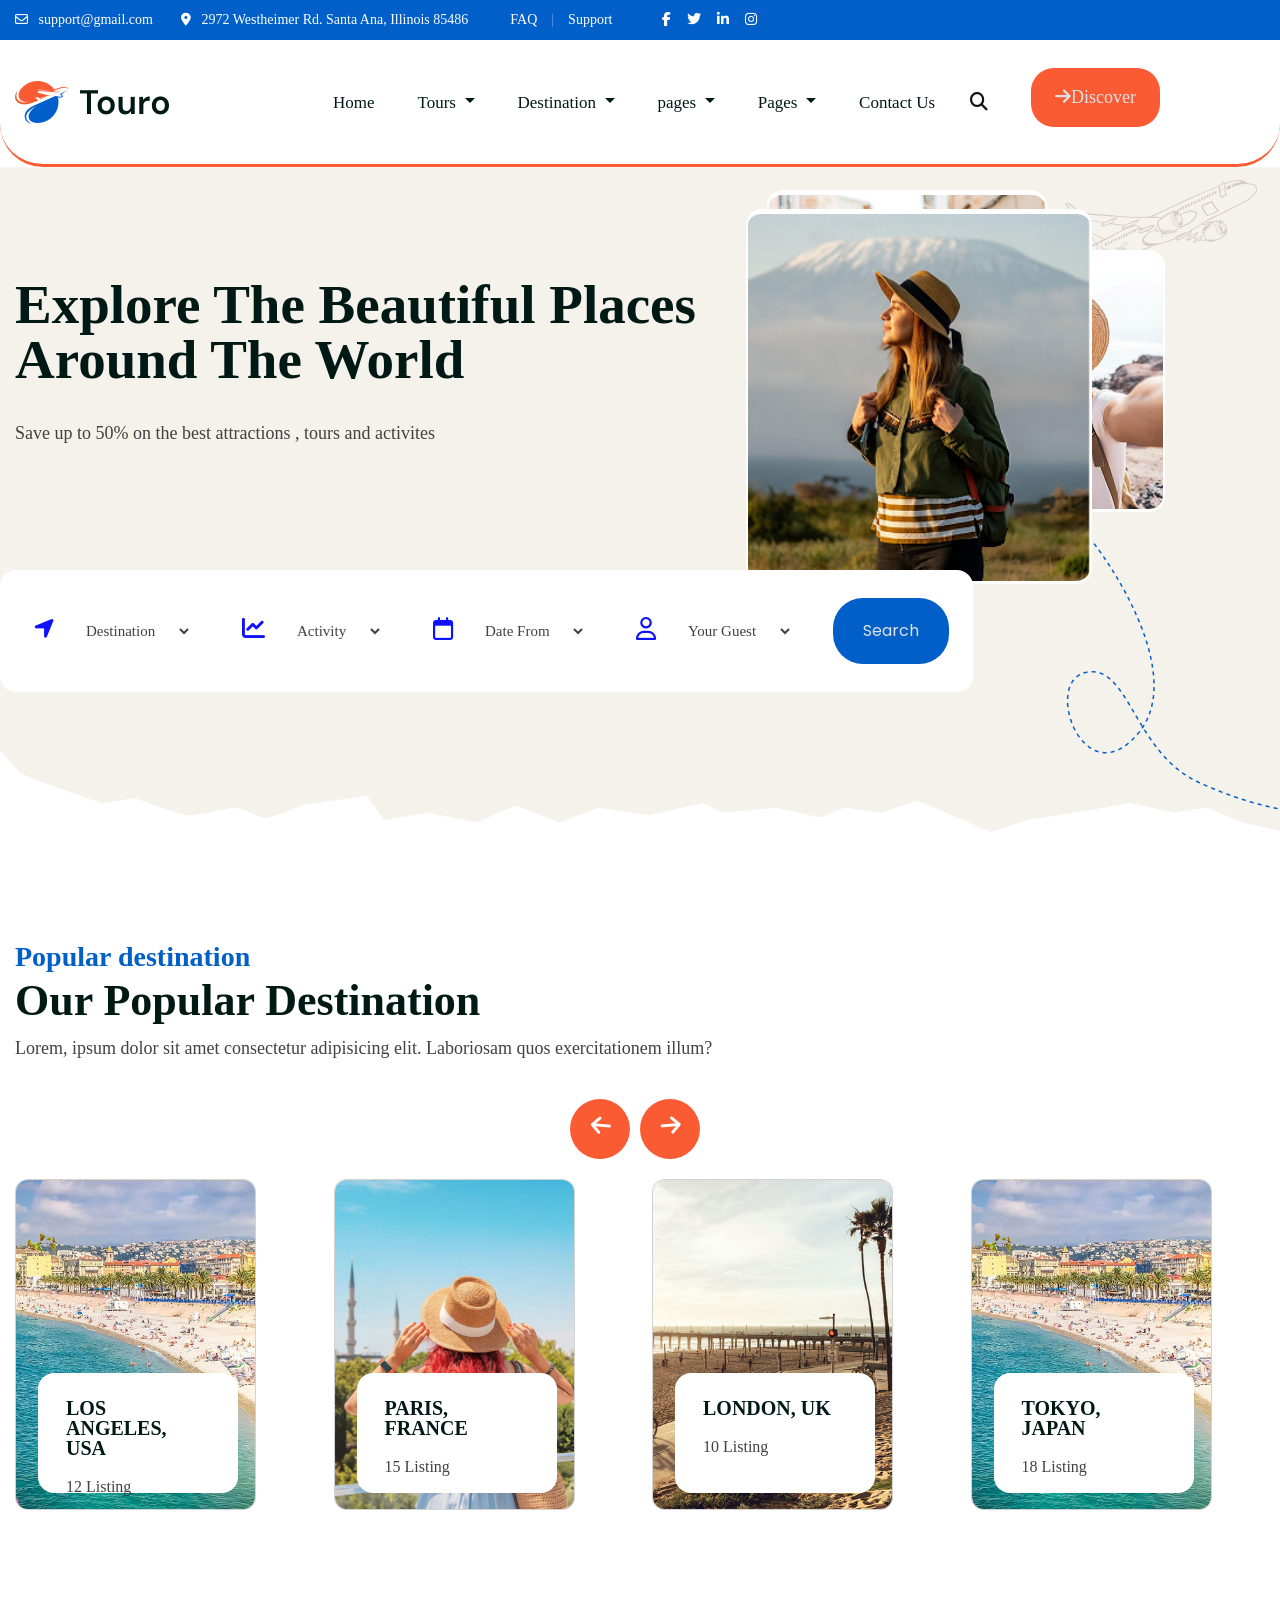
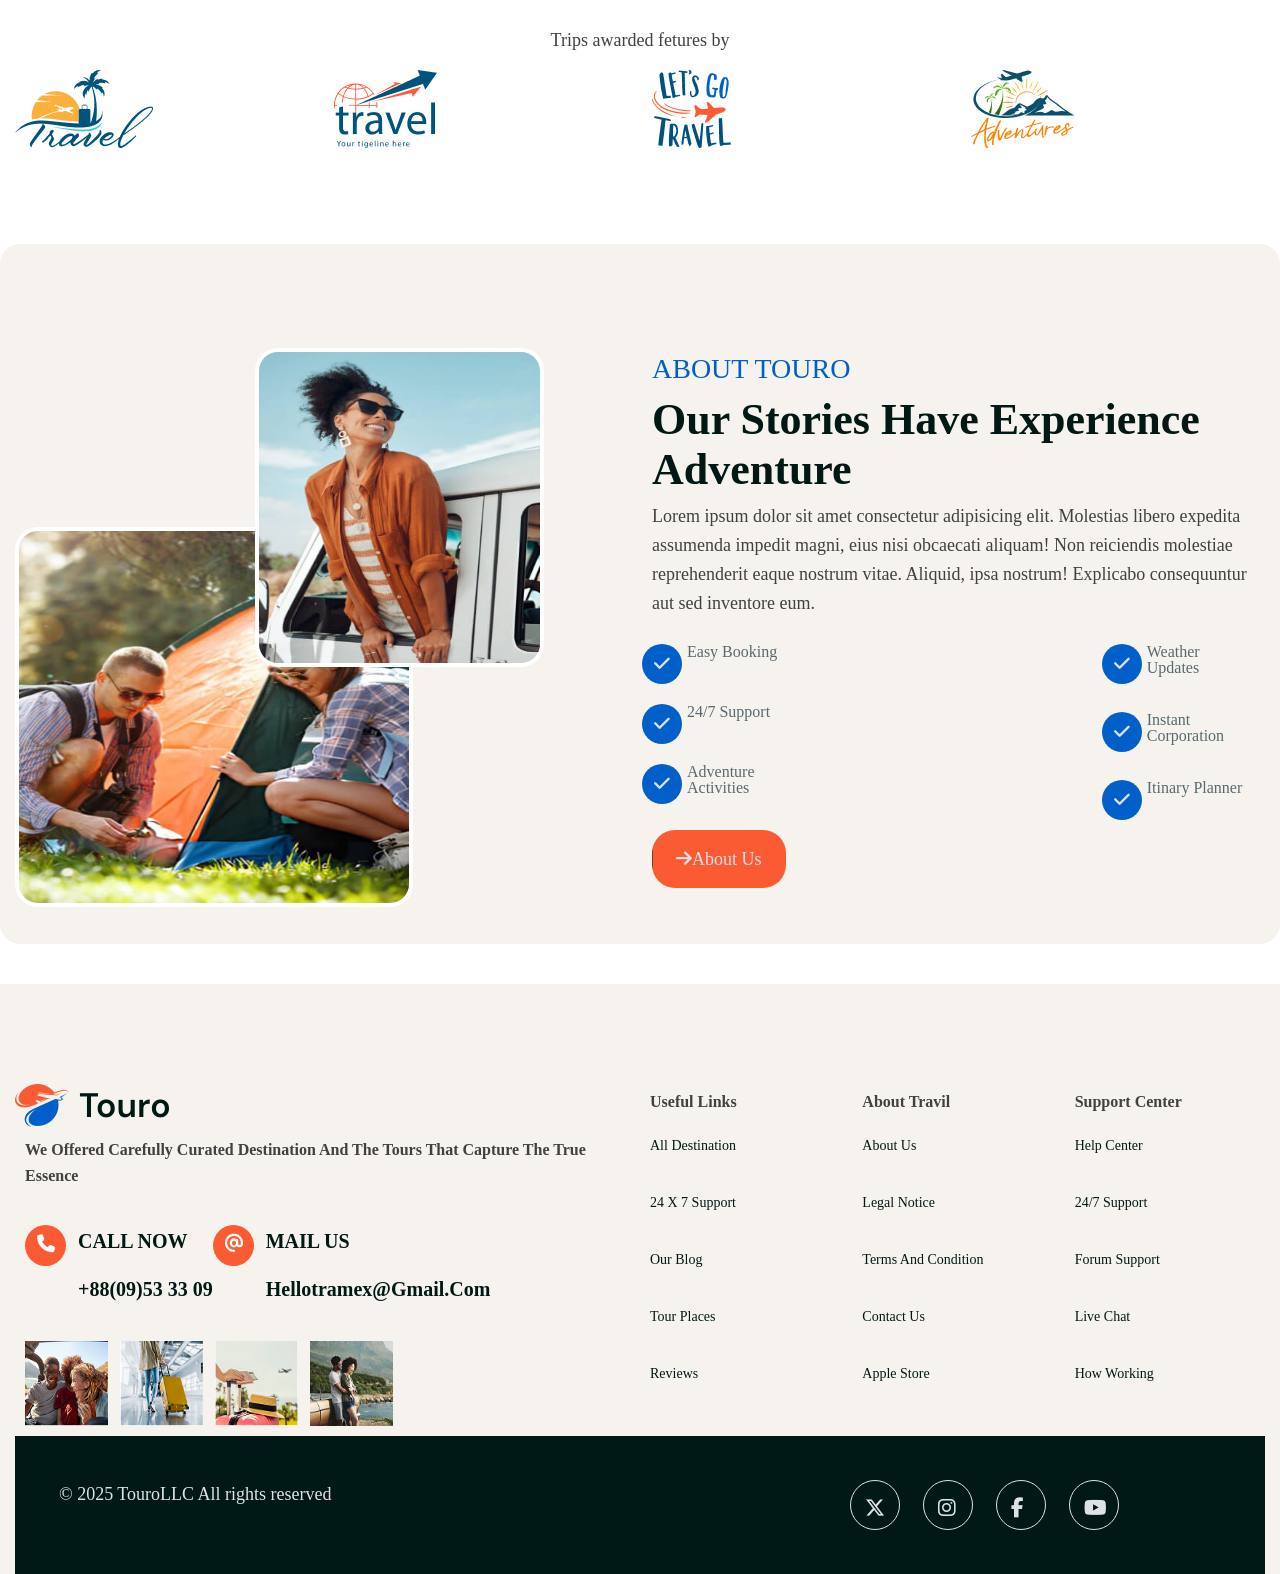
==== index.html @ 070decc5 "all files uploaded" ====
<!DOCTYPE html>
<html lang="en">
<head>
    <meta charset="UTF-8">
    <meta name="viewport" content="width=device-width, initial-scale=1.0">
    <title>Document</title> 
      <link rel="stylesheet" href="bootstrap/css/bootstrap.min.css">
    <link rel="stylesheet" href="https://cdnjs.cloudflare.com/ajax/libs/font-awesome/6.5.2/css/all.min.css">
</head>
    <link rel="stylesheet" href="style.css"> 
  
<body>  
 <div class="top-bar">
    <div class="container">
        <div class="top-bar-inner d-flex align-items-center justify-content-space-between">
            <!-- Left: contact info -->
            <div class="top-bar-left d-flex align-items-center">
                <a href="mailto:support@gmail.com" class="fw-regular align-items-center">
                    <i class="fa-regular fa-envelope"></i>
                    support@gmail.com
                </a>
                <a href="#">
                    <i class="fa-solid fa-location-dot"></i>
                    2972 Westheimer Rd. Santa Ana, Illinois 85486
                </a>
            </div>
            <!-- Right: links + socials -->
            <div class="top-bar-right d-flex align-items-center">
                <div class="top-links d-flex align-items-center">
                    <a href="#">FAQ</a>
                    <span class="divider">|</span>
                    <a href="#">Support</a>
                </div>
                <div class="top-bar-socials d-flex align-items-center">
                    <a href="#"><i class="fa-brands fa-facebook-f"></i></a>
                    <a href="#"><i class="fa-brands fa-twitter"></i></a>
                    <a href="#"><i class="fa-brands fa-linkedin-in"></i></a>
                    <a href="#"><i class="fa-brands fa-instagram"></i></a>
                </div>
            </div>
        </div>
    </div>
</div>
<header class="header">
    <div class="container">

        <nav class="navbar navbar-expand-lg custom-nav">
            <div class="logo d-block">
                <a class="navbar-brand " href="index.html" >
                    <img src="img/black-logo.png" alt="logo" loading="lazy">
                </a>
            </div>

            <!-- Hamburger -->
            <button class="navbar-toggler"
                    type="button"
                    data-bs-toggle="collapse"
                    data-bs-target="#navbarSupportedContent"
                    aria-controls="navbarSupportedContent"
                    aria-expanded="false"
                    aria-label="Toggle navigation">

                <span class="navbar-toggler-icon"></span>

        </button>
          <div class="collapse navbar-collapse  justify-content-center"
     id="navbarSupportedContent">

                <ul class="navbar-nav ">
                            <li class="nav-item">
                <a class="nav-link fw-regular" href="index.html">
                    Home
                </a>
            </li>
                    <li class="nav-item dropdown">
                        <a class="nav-link fw-regular dropdown-toggle"
                           href="#"
                           role="button"
                           data-bs-toggle="dropdown"
                           aria-expanded="false">
                            Tours
                        </a>

                        <ul class="dropdown-menu">
                            <li><a class="dropdown-item fw-regular" href="ourtrips.html">Our Trips </a></li>
                            <li><a class="dropdown-item fw-regular" href="#"> Trips details</a></li>
                            
                        </ul>
                    </li>
                    <li class="nav-item dropdown">
                        <a class="nav-link fw-regular dropdown-toggle"
                           href="#"
                           role="button"
                           data-bs-toggle="dropdown"
                           aria-expanded="false">
                            Destination
                        </a>

                        <ul class="dropdown-menu">
                            <li><a class="dropdown-item fw-regular" href="destination.html">Destination</a></li>
                            <li><a class="dropdown-item fw-regular" href="#">Destination Details</a></li>
                            <!-- <li><a class="dropdown-item" href="#">SEO</a></li> -->
                        </ul>
                      </li>
                    <li class="nav-item dropdown">
                        <a class="nav-link fw-regular dropdown-toggle"
                           href="#"
                           role="button"
                           data-bs-toggle="dropdown"
                           aria-expanded="false">
                            pages
                        </a>

                        <ul class="dropdown-menu">
                            <li><a class="dropdown-item fw-regular" href="#">About us</a></li>
                            <li><a class="dropdown-item fw-regular" href="#">Tour Guide</a></li>
                            <li><a class="dropdown-item fw-regular" href="#">Guide Details</a></li> 
                              <li><a class="dropdown-item fw-regular" href="#">Our pricing</a></li> 
                                <li><a class="dropdown-item fw-regular" href="#">Our FAQ</a></li> 
                                    <li><a class="dropdown-item fw-regular" href="#">404 Error</a></li> 
                        </ul>
                    </li>
                                <li class="nav-item dropdown fw-regular">
                        <a class="nav-link dropdown-toggle"
                           href="#"
                           role="button"
                           data-bs-toggle="dropdown"
                           aria-expanded="false">
                            Pages
                        </a>

                        <ul class="dropdown-menu">
                            <li><a class="dropdown-item fw-regular" href="#">Blog</a></li>
                            <li><a class="dropdown-item fw-regular" href="#">Blog Grid</a></li>
                            <li><a class="dropdown-item fw-regular" href="#">Blog Item</a></li> 
                            
                        </ul>
                    </li>
                    <li class="nav-item">
    <a class="nav-link fw-regular" href="contact-us.html">
        Contact Us
    </a>
</li>
                  </ul>
             
                
                  <a href="#" class="magnifying-glass"><i class="fa-solid fa-magnifying-glass" style="color: rgb(19, 18, 18);"></i></a> 
                     <div class=" d-none d-lg-block d-flex">
                    <a href="#" class="cmn-btn d-inline-block"> <i class="fa-solid fa-arrow-right" ></i>Discover</a>
                </div>
            </div>

        </nav>

    </div>
</header> 
<main>

    <!-- hero banner section  -->
  <section class="hero-banner position-relative">
    <div class="container"> 
      <img src="img/plane.png" alt="plane" loading="lazy" class="hero-banner-img position-absolute"> 
      <img src="img/shape-1.png" alt="shape" loading="lazy" class="hero-banner-img1 position-absolute">
      
      <div class="row">
        <div class="col-lg-7 " >
          <h1 class="cmn-gap" >
            Explore the beautiful places around the world
          </h1> 
          <p class="fw-regular">Save up to 50% on the best attractions , tours and activites  </p>
        </div> 
        <div class="col-lg-5 banner position-relative">
          <img src="img/01.jpg" alt="banner-1" loading="lazy" class="banner-img position-absolute d-block"> 
          <img src="img/02.jpg" alt="banner-2" loading="lazy" class="banner-img1 position-absolute d-block"> 
          <img src="img/03.jpg" alt="banner-3" loading="lazy" class="banner-img2 position-absolute d-block">
        </div>
      </div> 
      <div class="side-banner-table d-flex position-absolute "> 
        <div class="arrow-img d-flex cmn-gap1">
               <i class="fa-solid fa-location-arrow " style="color: rgb(13, 17, 253);" ></i>  
                       <select name="" id="" >  
         
          <option value="Destination" class="banner-table">Destination</option>
        </select> 
        </div>
       <div class="arrow-img d-flex cmn-gap1">
              <i class="fa-solid fa-chart-line" style="color: rgb(13, 17, 253);"></i>
                       <select name="" id="" >  
         
          <option value="Activity " class="banner-table">Activity</option>
        </select> 
        </div>

           <div class="arrow-img d-flex cmn-gap1">
               <i class="fa-regular fa-calendar" style="color: rgb(13, 17, 253);" ></i>
                       <select name="" id="" >  
         
          <option value="Destination" class="banner-table">Date From</option>
        </select> 
        </div>
           <div class="arrow-img d-flex cmn-gap1">
        <i class="fa-regular fa-user" style="color: rgb(13, 17, 253);"></i>
                       <select name="" id="" >  
         
          <option value="Destination" class="banner-table">Your Guest</option>
        </select> 
        </div> 
        <a href="#" class="cmn-btn1 d-inline-block px-auto py-auto mx-auto my-auto">Search</a>
      </div>
    </div>
  </section>
 
 <!-- destination -->
  <section class="popular-destination cmn-gap2">
    <div class="container">
        <span class="cmn-p1 text-transform-uppercase ">
            Popular destination
        </span>
  

     
        <h2 class="h2-title">our popular destination</h2>
        <p > Lorem, ipsum dolor sit amet consectetur adipisicing elit. Laboriosam quos exercitationem illum?</p>
        <div class="arrow d-flex position-relative align-items-center justify-content-center"> 
            <!-- button -->
            <button class="circle" type="button"> 
                <i class="fa-solid fa-arrow-down rotate" style="color: rgb(255, 255, 255);"></i>
            </button>
            <button class="circle" type="button">
                  <i class="fa-solid fa-arrow-down rotate1" style="color: rgb(255, 255, 255);"></i>
            </button>
        </div> 
 
        <!-- image slider  -->
    <div id="carouselExample" class="carousel slide" data-bs-ride="carousel">

            <div class="carousel-inner">

                <!-- Slide 1 -->
                <div class="carousel-item active">
                    <div class="row ">
                        <div class="col-lg-3 col-md-6">
                            <figure class="card">
                              
                                <img src="img/03-1.jpg" alt="card-image" class="card-image">
                                <div class="box">
                                    <p class="card-heading">LOS ANGELES, USA</p>
                                    <p class="card-sub-heading">12 Listing</p>
                                </div>
                            </figure>
                        </div>

                        <div class="col-lg-3 col-md-6">
                            <figure class="card">
                                <img src="img/04.jpg" alt="card-image" class="card-image">
                                <div class="box">
                                    <p class="card-heading">PARIS, FRANCE</p>
                                    <p class="card-sub-heading">15 Listing</p>
                                </div>
                            </figure>
                        </div>

                        <div class="col-lg-3 col-md-6">
                            <figure class="card">
                                <img src="img/05.jpg" alt="card-image" class="card-image">
                                <div class="box">
                                    <p class="card-heading">LONDON, UK</p>
                                    <p class="card-sub-heading">10 Listing</p>
                                </div>
                            </figure>
                        </div>

                        <div class="col-lg-3 col-md-6">
                            <figure class="card">
                                <img src="img/03-1.jpg" alt="card-image" class="card-image">
                                <div class="box">
                                    <p class="card-heading">TOKYO, JAPAN</p>
                                    <p class="card-sub-heading">18 Listing</p>
                                </div>
                            </figure>
                        </div>

                    </div>
                </div> 
                <!-- slide 2 -->
                 <div class="carousel-item ">
                    <div class="row ">

                        <div class="col-lg-3 col-md-6 col-12">
                            <figure class="card">
                                <img src="img/03-1.jpg" alt="card-image" class="card-image">
                                <div class="box">
                                    <p class="card-heading">LOS ANGELES, USA</p>
                                    <p class="card-sub-heading">12 Listing</p>
                                </div>
                            </figure>
                        </div>

                        <div class="col-lg-3 col-md-6 col-12">
                            <figure class="card">
                                <img src="img/05.jpg" alt="card-image" class="card-image">
                                <div class="box">
                                    <p class="card-heading">PARIS, FRANCE</p>
                                    <p class="card-sub-heading">15 Listing</p>
                                </div>
                            </figure>
                        </div>

                        <div class="col-lg-3 col-md-6 col-12">
                            <figure class="card">
                                <img src="img/04.jpg" alt="card-image" class="card-image">
                                <div class="box">
                                    <p class="card-heading">LONDON, UK</p>
                                    <p class="card-sub-heading">10 Listing</p>
                                </div>
                            </figure>
                        </div>

                        <div class="col-lg-3 col-md-6 col-12">
                            <figure class="card">
                                <img src="img/03-1.jpg" alt="card-image" class="card-image">
                                <div class="box">
                                    <p class="card-heading">TOKYO, JAPAN</p>
                                    <p class="card-sub-heading">18 Listing</p>
                                </div>
                            </figure>
                        </div>

                    </div>
                </div>


                <!-- Slide 3-->
                <div class="carousel-item">
                    <div class="row ">

                        <div class="col-lg-3 col-md-6 col-12">
                            <figure class="card">
                                <img src="img/04.jpg" alt="card-image" class="card-image">
                                <div class="box">
                                    <p class="card-heading">ROME, ITALY</p>
                                    <p class="card-sub-heading">9 Listing</p>
                                </div>
                            </figure>
                        </div>

                        <div class="col-lg-3 col-md-6 col-12">
                            <figure class="card">
                                <img src="img/03-1.jpg" alt="card-image" class="card-image">
                                <div class="box">
                                    <p class="card-heading">DUBAI, UAE</p>
                                    <p class="card-sub-heading">14 Listing</p>
                                </div>
                            </figure>
                        </div>

                        <div class="col-lg-3 col-md-6 col-12">
                            <figure class="card">
                                <img src="img/05.jpg" alt="card-image" class="card-image">
                                <div class="box">
                                    <p class="card-heading">SYDNEY, AUSTRALIA</p>
                                    <p class="card-sub-heading">11 Listing</p>
                                </div>
                            </figure>
                        </div>

                        <div class="col-lg-3 col-md-6 col-12">
                            <figure class="card">
                                <img src="img/05.jpg" alt="card-image" class="card-image">
                                <div class="box">
                                    <p class="card-heading">BALI, INDONESIA</p>
                                    <p class="card-sub-heading">20 Listing</p>
                                </div>
                            </figure>
                        </div>

                    </div>
                </div>

            </div>



        </div>

    </div>
     
        </div>
  </section>
<section class="company-slider cmn-gap3">
    <div class="container">
        <p class=" d-flex justify-content-center">Trips awarded fetures by </p>
            <div id="carouselExample" class="carousel slide" data-bs-ride="carousel">
            <div class="carousel-inner">  
                <!-- frist slide -->
                 <div class="carousel-item active">
                    <div class="row">
                        <div class="col-lg-3  col-md-6 col-12">
                            <figure>
                                <img src="img/09/brand-1.png" alt="" loading="lazy" class="company-img">
                            </figure>
                        </div> 
                           <div class="col-lg-3  col-md-6 col-12">
                            <figure>
                                <img src="img/09/brand-2.png" alt="" loading="lazy" class="company-img">
                            </figure>
                        </div> 
                           <div class="col-lg-3  col-md-6 col-12">
                            <figure>
                                <img src="img/09/brand-6.png" alt="" loading="lazy" class="company-img">
                            </figure>
                        </div> 
                          <div class="col-lg-3  col-md-6 col-12">
                            <figure>
                                <img src="img/09/brand-5.png" alt="" loading="lazy" class="company-img">
                            </figure>
                        </div>
                </div>
                 </div>
                 <!-- second-slide -->
                           <div class="carousel-item ">
                    <div class="row">
                        <div class="col-lg-3  col-md-6 col-12">
                            <figure>
                                <img src="img/09/brand-1.png" alt="" loading="lazy" class="company-img">
                            </figure>
                        </div> 
                           <div class="col-lg-3  col-md-6 col-12">
                            <figure>
                                <img src="img/09/brand-2.png" alt="" loading="lazy" class="company-img">
                            </figure>
                        </div> 
                           <div class="col-lg-3  col-md-6 col-12">
                            <figure>
                                <img src="img/09/brand-6.png" alt="" loading="lazy" class="company-img">
                            </figure>
                        </div> 
                          <div class="col-lg-3  col-md-6 col-12">
                            <figure>
                                <img src="img/09/brand-5.png" alt="" loading="lazy" class="company-img">
                            </figure>
                        </div>
                </div>
                 </div>
                 <!-- third-slide -->
                           <div class="carousel-item ">
                    <div class="row">
                        <div class="col-lg-3  col-md-6 col-12">
                            <figure>
                                <img src="img/09/brand-1.png" alt="" loading="lazy" class="company-img">
                            </figure>
                        </div> 
                           <div class="col-lg-3  col-md-6 col-12">
                            <figure>
                                <img src="img/09/brand-2.png" alt="" loading="lazy" class="company-img">
                            </figure>
                        </div> 
                           <div class="col-lg-3  col-md-6 col-12">
                            <figure>
                                <img src="img/09/brand-6.png" alt="" loading="lazy" class="company-img">
                            </figure>
                        </div> 
                          <div class="col-lg-3  col-md-6 col-12">
                            <figure>
                                <img src="img/09/brand-5.png" alt="" loading="lazy" class="company-img">
                            </figure>
                        </div>
                </div>
                 </div>
            </div>
        </div>
    </div>
</section>
<!-- about-us -->
<section class="about-us cmn-gap2">
    <div class="container">
        <div class="row">
            <div class="col-lg-6 ">
             <div class="box-about-us position-relative w-100 h-auto">
<figure class="about-img">
                    <img src="img/09/01.jpg" alt="image1" loading="lazy" class="about-us-img position-absolute d-block">
                
               
                    <img src="img/09/02.jpg" alt="image1" loading="lazy" class="about-us-img1 position-absolute d-block">
               </figure>
             </div> 
             </div>
                
             <div class="col-lg-6">
                <span class="about-us-head-sub"> ABOUT TOURO</span>
                <h3 class="h2-title">
                    our stories have experience adventure
                </h3> 
                <p>
                    Lorem ipsum dolor sit amet consectetur adipisicing elit. Molestias libero expedita assumenda impedit magni, eius nisi obcaecati aliquam! Non reiciendis molestiae reprehenderit eaque nostrum vitae. Aliquid, ipsa nostrum! Explicabo consequuntur aut sed inventore eum.
                </p>
                <div class="d-flex circle-card-gap">
                    <div class="col-lg-3">
                         <div class="right-circle-box d-flex">
                    <div class="right-circle-content d-flex">
                        <div class="right-circle">
                        <i class="fa-solid fa-check" ></i>
                        </div> 
                        <p class="right-circle-text">
                            Easy Booking
                        </p>
                    </div>
                </div> 
                <div class="right-circle-box d-flex">
                    <div class="right-circle-content d-flex">
                        <div class="right-circle">
                         <i class="fa-solid fa-check" ></i>
                        </div> 
                        <p class="right-circle-text">
                            24/7 Support
                        </p>
                    </div>
                </div>
                <div class="right-circle-box d-flex">
                    <div class="right-circle-content d-flex">
                        <div class="right-circle">
                         <i class="fa-solid fa-check" ></i>
                        </div> 
                        <p class="right-circle-text">
                            Adventure Activities
                        </p>
                    </div>
                </div>
                    </div> 
                    <div class="col-lg-3">
                        <div class="right-circle-box d-flex">
                    <div class="right-circle-content d-flex">
                        <div class="right-circle">
                         <i class="fa-solid fa-check" ></i>
                        </div> 
                        <p class="right-circle-text">
                            Weather Updates
                        </p>
                    </div>
                </div>
                <div class="right-circle-box d-flex">
                    <div class="right-circle-content d-flex">
                        <div class="right-circle">
                         <i class="fa-solid fa-check" ></i>
                        </div> 
                        <p class="right-circle-text">
                            Instant Corporation
                        </p>
                    </div>
                </div>
                <div class="right-circle-box d-flex">
                    <div class="right-circle-content d-flex">
                        <div class="right-circle">
                         <i class="fa-solid fa-check" ></i>
                        </div> 
                        <p class="right-circle-text">
                            Itinary Planner
                        </p>
                    </div>
                </div>
                    </div>
                </div>
               
              <div class=" d-none d-lg-block d-flex">
                    <a href="#" class="cmn-btn d-inline-block"> <i class="fa-solid fa-arrow-right" ></i>About Us</a>
                </div>
             </div>
        </div>
    </div>
</section>


</main> 
<footer class="footer cmn-gap4">
    <div class="container">
        <div class="row">
            <div class="col-lg-6">
               <a href="index.html" class="logo d-block"> <img src="img/black-logo.png" alt=""></a>
                <p class="cmn-gap5"> we offered carefully curated destination and the tours that capture the true essence</p>  
                <!-- frist wrap -->
                <div class="footer-wrap cmn-gap5">
             <div class="d-flex">
                   <div class="footer-circle">
                    <i class="fa-solid fa-phone" style="color: rgb(255, 255, 255);"></i>
                </div> 
                <div class="footer-circle-content">
                    <p>
                        CALL NOW
                    </p> 
                    <p>
                        +88(09)53 33 09
                    </p>
                
             </div>
            </div> 
            <!-- second wrap --> 
                 
             <div class="d-flex">
                   <div class="footer-circle">
                    <i class="fa-solid fa-at" style="color: rgb(255, 255, 255);"></i>
                </div> 
                <div class="footer-circle-content">
                    <p>
                        MAIL US
                    </p> 
                    <p>
                        hellotramex@gmail.com
                    </p>
             </div>
            </div>
             </div>
             <div class="wrap cmn-gap5">
                <img src="img/09/gallery-1-1.jpg" alt="" class="footer-img">
                <img src="img/09/gallery-2-1.jpg" alt="" class="footer-img">
                <img src="img/09/gallery-3-1.jpg" alt="" class="footer-img">
                <img src="img/09/gallery-4-1.jpg" alt="" class="footer-img">
             </div>
             </div>
            <div class="col-lg-2 cmn-gap5">
                <p class="footer-sub-heading" >Useful links</p> 
                <ul class="footer-head">
                    <li class="footer-link"><a href="" > all destination</a></li>
                    <li class="footer-link"><a href="" >24 X 7 support</a></li>
                    <li class="footer-link"><a href="" >our blog</a></li>
                    <li class="footer-link"><a href="" >tour places</a></li>
                    <li class="footer-link"><a href="">reviews</a></li>
                </ul>
            </div> 
            <div class="col-lg-2 cmn-gap5">
                <p class="footer-sub-heading" >About Travil</p> 
                <ul class="footer-head">
                    <li class="footer-link"><a href="" >about us</a></li>
                    <li class="footer-link"><a href="" >legal notice</a></li>
                    <li class="footer-link"><a href="" >terms and condition</a></li>
                    <li class="footer-link"><a href="" >contact us</a></li>
                    <li class="footer-link"><a href="">apple store</a></li>
                </ul>
            </div> 
               <div class="col-lg-2 cmn-gap5">
                <p class="footer-sub-heading" >Support Center</p> 
                <ul class="footer-head">
                    <li class="footer-link"><a href="" >Help Center</a></li>
                    <li class="footer-link"><a href="" >24/7 Support</a></li>
                    <li class="footer-link"><a href="" >Forum Support</a></li>
                    <li class="footer-link"><a href="" >Live chat </a></li>
                    <li class="footer-link"><a href="">How working</a></li>
                </ul>
            </div> 
        </div>
        <div class="footer-sub-box">
            <div class="row justify-content-space-between">
                <div class="col-lg-8">
© 2025 TouroLLC All rights reserved
                </div> 
                <div class="col-lg-4">
                     <div class="footer-circle1">
    <div class="circle1">
      <i class="fa-brands fa-x-twitter"></i>
    </div> 
    <div class="circle1">
<i class="fa-brands fa-instagram" ></i>
    </div> 
    <div class="circle1">
<i class="fa-brands fa-facebook-f"></i>
    </div> 
    <div class="circle1">
      <i class="fa-brands fa-youtube"></i>
    </div>
  </div>
                </div>
            </div>
        </div>
        
    </div>
    
    
</footer>

    <script src="bootstrap/js/bootstrap.bundle.js"></script> 
    <!-- <script src="bootstrap/js/bootstrap.min.js"></script> -->
    <script src="index.js"></script>
</body>
</html>
---- style.css ----
@import url('https://fonts.googleapis.com/css2?family=Poppins:ital,wght@0,100;0,200;0,300;0,400;0,500;0,600;0,700;0,800;0,900;1,100;1,200;1,300;1,400;1,500;1,600;1,700;1,800;1,900&display=swap');
*{
    margin: 0; 
    padding: 0; 
    box-sizing: border-box;
} 
:root {
  --main-color-one: #FB5B32;
  --heading-color: #001914;
  --paragraph-color: #414141;
  --heading-font:"roboto";
  --secondary-font: "General-Sans";

  --amatica-sc-font: "Amatic-SC";
  --dmsans-font: "DM-Sans";
  --animate-delay:all 0.3s  ease-in;
  --secondary-color: #015FC9;
  --main-color2: #015FC9;
  --border-color1: #dee2e6;
} 
@font-face {
  font-family: "General-Sans";
  src: url(fonts/GeneralSans_Complete/GeneralSans_Complete/Fonts/OTF/GeneralSans-Regular.otf)format(opentype);
} 
@font-face {
  font-family:"Amatic-SC";
  src: url(fonts/Amatic_SC/AmaticSC-Regular.ttf)format(truetype); 

} 
@font-face {
  font-family:"DM-Sans";
  src: url(fonts/DM_Sans/static/DMSans-Regular.ttf) format(truetype);
} 
@font-face{
  font-family: "roboto";
  src: url(fonts/Roboto/static/Roboto-Regular.ttf) format(truetype);
}
.container{
  max-width: 1440px; 
  margin: 0 auto;
  padding: 0 15px;
} 
a{
  text-decoration: none;
}  
figure{
  display: block;
} 
html{
  scroll-behavior: smooth;
}
ul li{
  list-style: none;
} 
body{
  font-family: var(--dmsans-font);
  font-size: 18px; 
  color: var(--paragraph-color); 
  font-weight: 400; 
  line-height: 1.6;
}
.cmn-gap3{
  padding: 0 0 80px;
}
.cmn-gap4{
  padding: 300px 0 0;
}
/* starting sub navbar */ 


.top-bar {
  background-color: #015FC9;
  padding: 9px 0;
}

/* .top-bar-inner {
  display: flex;
  align-items: center;
  justify-content: space-between;
} */

.top-bar-left {
  display: flex;
  align-items: center;
}

.top-bar-left a {
  color: #fff;
  font-family: var(--dmsans-font);
  font-size: 14px;
  font-weight: 400;
  /* text-decoration: none; */
  /* align-items: center; */
  margin-right: 28px;
}

.top-bar-left a i {
  margin-right: 7px;
  font-size: 13px;
}
/* 
.top-bar-right {
  display: flex;
  align-items: center;
} */

.top-bar-right .top-links {
  /* display: flex;
  align-items: center; */
  margin-right: 20px;
}

.top-bar-right .top-links a {
  color: #fff;
  font-family: var(--dmsans-font);
  font-size: 14px;
  font-weight: 500;
  /* text-decoration: none; */
  margin-right: 0;
  padding: 0 14px;
  transition: var(--animate-delay);
}

.top-bar-right .top-links a:hover {
  color: var(--main-color-one);
}

.top-bar-right .top-links .divider {
  color: rgba(255,255,255,0.4);
  font-size: 14px;
}

/* .top-bar-socials {
  display: flex;
  align-items: center;
} */

.top-bar-socials a {
  color: #fff;
  font-size: 14px;
  /* text-decoration: none; */
  margin-left: 16px;
  transition: var(--animate-delay);
}

.top-bar-socials a:hover {
  color: var(--main-color-one);
}
/* starting navbar */
.header{
    border-radius: 43px; 
  border-bottom: solid 3px var(--main-color-one); 
  padding: 20px 0;
}

.logo{
  max-width: 125px; 
     margin-right:80px;
}
.nav-item  a{
  text-decoration: none; 
    margin-right: 27px; 
    color: var(--heading-color);
    font-family: var(--dmsans-font);
    font-size: 17px; 
    font-weight: 400; 
    transition: var(--animate-delay);
} 

.nav-item a:hover{
  color: var(--main-color-one);
}
.cmn-btn{
  padding: 15px 24px ; 
  border-radius: 23px; 
  background-color: var(--main-color-one); 
  color: var(--border-color1);
  overflow: hidden;  
position: relative;   
/* text-decoration: none;  */
/* display: inline-block; */
z-index: 1;
transition: var(--animate-delay); 

}  
.cmn-btn::before{
  position: absolute;
  content: ""; 
  top: 0; 
left: 0;
width: 100%;
height: 100%;
  transform: translateX(-100%);
  transition: var(--animate-delay); 
  z-index: -1; 
  border-radius: 23px; 
  background-color: var(--heading-color);

} 
.cmn-btn:hover::before{
  transform: translateX(0);
}

.cmn-btn:hover{
  color: var(--border-color1);
} 
.dropdown-menu .dropdown-item{
  transition: var(--animate-delay); 
  transform: scale(0.8);
} 
.dropdown-menu{
  border-top: 4px solid transparent; 
  outline: none; 

}
.magnifying-glass{
  margin-right: 43px;
}
.dropdown-menu:hover{
    border-top:4px solid var(--main-color-one) ; 
} 
.dropdown-menu .dropdown-item:hover{
    background-color: transparent;
    color: var(--main-color-one);
    transform: scale(0.9);
}

/* hero section  */ 

.h1-title ,h1{
  font-family: var(--heading-font);
  color:var(--heading-color); 
  font-size: 55px; 
  font-weight: 800; 
  text-transform: capitalize; 
  line-height: 1.0;
 

}   

.h2-title,h2{
  font-family: var(--heading-font);
  color: var(--heading-color);
  font-size: 44px; 
  font-weight: 700;
  text-transform: capitalize; 
  line-height: 1.13;
}
.cmn-gap{
    margin: 110px 0 32px;
}
.cmn-gap2{
  padding: 100px 0;
}
.hero-banner{
  min-height: 670px; 
  background-image:url(img/Union.png) ;
  /* position: relative;   */
  background-position: center; 
  background-repeat: no-repeat; 
  background-size: cover;

  width: 100%;
}  
.hero-banner-img{
  /* position: absolute; */
  z-index: 1;
  top: 13px;
  right: 23px;
} 
.hero-banner-img1{
  /* position: absolute;  */
  z-index: 2; 
  bottom:23px ; 
  right: 0;
}

.cmn-p{
  font-size: 16px; 
  color: var(--paragraph-color); 
  font-weight: 400; 
  text-transform: capitalize;
  line-height: 1.6;
font-family: var(--dmsans-font);
}
.banner{
  position: relative; 

} 
.banner-img{
  /* position: absolute;  */
  z-index: 3;
  /* display: block; */
  width: 346px;
  height: 375px;  
  top: 42px; 
    border-width: 5px 2px 3px 2px ; 
  border-color: #fff; 
  border-style: solid;
  left: 0;

  border-radius: 16px; 
  color: var(--border-color1); 
  animation: movetop 5s linear infinite;
} 
.banner-img1{
  /* position: absolute; */
  z-index: 2;
  /* display: block; */
  border-width: 5px 2px 3px 2px ; 
  border-color: #fff; 
  border-style: solid;
  width: 239px;
  height: 262px; 
    top: 83px; 
    left: 180px;
      border-radius: 16px; 
  color: var(--border-color1);
  animation: moveright 5s linear infinite;
} 
.banner-img2{
  /* position: absolute;  */
  z-index: 1; 
  /* display: block;  */
    border-width: 5px 2px 3px 2px ; 
  border-color: #fff; 
  border-style: solid;
  width: 280px; 
  height: 290px; 
  bottom: -16px;
  right:230px ;
    border-radius: 16px; 
    animation: moveleft 5s linear infinite;
  color: var(--border-color1);
}  
/* sub-banner */ 
.side-banner-table{
  background-color: #fff; 
  max-width: 80%;
  flex: 0 0 80%; 
  min-height: 90px; 
  bottom: 145px; 
  left: 0; 
  /* border: 1px solid var(--main-color-one); */
  border-radius: 16px; 
  position: absolute;
  z-index:4 ; 
  padding:  24px;
  display: flex;
  flex-wrap: wrap;
} 
.banner-table {
  outline: none;
  padding: 24px 12px; 
  background-color: var(--main-color-one); 
  transition: var(--animate-delay);
}
.arrow-img{

  
  font-size: 15px;
  font-weight: 700; 
  border-radius: 16px; 
  /* background-color: var(--border-color1);  */
  padding:  12px 10px;  
  /* opacity: 0.7; */
  

}  
.arrow-img i{
  margin-right: 8px; 
  margin-top: 11px; 
  font-size: 23px;
}
.cmn-gap1{
  margin-right: 30px;
} 
select{
  outline: none;
  border: none; 
  background: transparent; 
  font-family: var(--secondary-font);
  font-size: 15px; 
  padding: 16px 20px;
  color: #414141;
  cursor: pointer;

} 
.cmn-btn1 {
  padding: 20px 30px; 
  font-size: 16px; 
  font-family: "Poppins", sans-serif; 
  background-color: var(--main-color2); 
  color: var(--border-color1);
  border-radius: 30px; 
}

/* destination slider */ 

.cmn-p1{
  font-size: 28px;
  font-family: var(--amatica-sc-font);
  color: var(--main-color2);
  /* text-transform: uppercase;   */
  font-weight: 600;
  line-height: 1.4; 
}  


/* arrow  circle button image slider */
.arrow{
 
  flex-wrap: wrap;

  min-height: 60px;
  padding: 20px 0 ; 
 

} 
.rotate{
  transform: rotate(95deg);
font-size: 23px;
} 
.rotate1{
  transform: rotate(-95deg); 
  font-size: 23px;
}
.circle{
  width: 60px;
  height: 60px;
  border-radius: 50%;
  background-color: var(--main-color-one);
  overflow: hidden;  
position: relative;   
z-index: 1;
  margin-right:10px;
transition: var(--animate-delay); 

}  
.circle::before{
 position: absolute;
  content: ""; 
  top: 0; 
left: 0;
width: 100%;
height: 100%;
  transform: translateX(-100%);
  transition: var(--animate-delay); 
  z-index: -1; 
  border-radius: 50%; 
  background-color: var(--heading-color);

} 
.circle:hover::before{
  transform: translateX(0);
} 
.circle:hover{
  color: var(--border-color1);
}
/* .circle:first-child{
  left: 800px; 
  bottom: 60px;
}
.circle:last-child{
  left: 880px; 
  bottom: 60px;
}  */
button{
  border: none;
  outline: none;
}
.card-heading{
  font-family: var(--secondary-font);
  color: var(--heading-color);
  font-size: 20px;
  font-weight: 800;
  line-height: 1.0;
}
.card-sub-heading{
font-family: var(--dmsans-font); 
font-size: 16px; 
font-weight: 400;
color: var(--paragraph-color);
margin: 0 0  10px;
}
.card{
  width: 241px; 
  height: 331px; 
  position: relative;
  overflow: hidden; 
  border-radius: 13px; 

  cursor: pointer;
} 
.card-image:hover{
  transform: scale(1.2);
}
.card-image{
  width: 100%;
  height: 100%;
display: block;  
/* border-radius: 13px;  */
object-fit: cover;
  transition: var(--animate-delay); 

}


.box{
  position: absolute; 
  z-index: 2; 
  /* bottom: -9px;  */
  top: 193px;
  left: 22px; 
  width: 200px; 
  height: 120px;  
  border-radius: 16px;
  background-color: #fff; 
  padding: 25px 28px;
} 
/* company */ 
.company-img img{
  width:126px  ; 
  height: 78px; 
  display: block;
} 
/* about-us */ 
.about-us{
  background-color: #F6F3EE;
  height: 700px; 
  width: 100%;  
  padding: 100px 0 70px; 
  margin: 0  0 40px; 
  border-radius: 20px;

} 

.box-about-us{
  /* position: relative;   */
    /* height:auto;
    width: 100%; */
  z-index: 1; 

}  
.about-us-head-sub{
  font-family: var(--amatica-sc-font); 
  font-size: 28px; 
  color: var(--main-color2); 
  font-family: 600px; 
  line-height: 1.8;
}
.about-us-img {
  /* position: absolute;   */
  top: 167px; 
  left: 0;
  z-index: 2; 
  width: 398px;  
  /* display: block;   */
  border-radius: 23px;
  height: 380px; 
   border: 4px solid #fff;
  
}  
.about-us-img1 {
    /* position: absolute;   */
    border-radius: 23px; 
    border: 4px solid #fff;
    top: -12px; 
    left: 240px;
    z-index: 3;
    width: 289px;
    height: 319px;
   
    /* display: block; */
} 
.circle-card-gap{
  display: flex; 
  justify-content: space-between;
}
.right-circle{
  background-color: var(--main-color2); 
  width: 18px; 
  height: 18px;  
  padding: 20px;
   display: flex; 
    justify-content: center;
    align-items: center;
  border-radius: 50%; 
  
} 
.right-circle i{
  color: var(--border-color1);

}
.right-circle-text{
  font-size: 16px; 
  font-family: var(--dmsans-font); 
  color: #566A70; 
  font-weight: 400; 
  line-height: 1; 
  padding: 0 0 0 5px;
}
.right-circle-content{
  margin: 0 0 0 -20px; 
  padding: 10px;
}
/* footer section */ 
.footer{
  background-color: #F6F3EE; 
  height: auto; 
  padding: 100px 0 0px; 
  width: 100%;
} 
.footer p{
  color: var(--paragraph-color); 
  font-size: 16px; 
  font-family: var(--dmsans-font);
  font-weight: 700; 
  text-transform: capitalize;
} 
.footer-circle{
  border-radius: 50%;
  width: 41px;
  height: 41px;
  background-color: var(--main-color-one);
} 
.footer-circle i{
 
 padding: 10px 12px; 

}
.footer-wrap{
  display: flex;
  
} 
.footer-circle-content p{
  font-weight: 800;
  font-size: 20px; 
  font-family: var(--dmsans-font); 
  color: var(--heading-color); 
  padding-left: 12px;
} 
.wrap{
  display: flex; 
  flex-wrap: wrap;
} 
.wrap img{
  padding-right: 12px;
}  
.cmn-p3{
  font-size: 34px; 
  font-family: var(--dmsans-font); 
  font-weight: 700;
  color: var(--heading-color);
}

.footer-link a{
  color: var(--heading-color);
  font-size: 14px; 
  font-family: var(--dmsans-font);
  text-transform: capitalize; 
  font-weight: 400;
 text-decoration: none;

}   
.footer-link{
  padding: 0 0 8px ; 
  margin: 8px 0 0;
}
.footer-head  {
  padding-left: 0;
}
.footer-link{
  margin: 20px 0;
} 
.footer-img{
  width: 95px; 
  height: 85px; 
  display: block;
} 
.cmn-gap5{
  padding: 10px;
}
.footer-sub-heading{
  font-family: var(--secondary-font); 
  font-size: 20px;
  font-weight: 500;  
  line-height: 1;
  color: #000;
}
.footer-sub-box{
  background-color: var(--heading-color); 
  color: var(--border-color1);
  max-width: 100%;
  min-height: 100px;
padding: 44px;
  
}

.footer-circle1{
    display: flex; 
    flex-wrap: wrap;
    /* margin: 12px 0; */
}  
.circle1{
    width: 50px; 
    height: 50px; 
border: 1px solid var(--border-color1); 
border-radius: 50%; 
padding: 14px;
margin-right: 23px;
} 
.circle1 i{
    font-size: 20px; 
}

/* aniamtion  */ 
@keyframes moveleft{
  from{
    transform: translateX(0); 

  } 
  to{
    transform: translateX(100px);
  }
} 

@keyframes movetop{
  from{
    transform: translateY(0);
  } 
  to{
    transform: translateY(100px);
  }
}
@keyframes moveright{
  from{
    transform: translateX(100px);
  }
  to{
    transform: translateX(0);
  }
}


/* ======================= */ 
 /*destination page  */
/* ========================= */ 
.destination-banner{
      background-image: url("https://images.unsplash.com/photo-1773387494714-f03e14fc4375?w=600&auto=format&fit=crop&q=60&ixlib=rb-4.1.0&ixid=M3wxMjA3fDB8MHx0b3BpYy1mZWVkfDF8RnpvM3p1T0hONnd8fGVufDB8fHx8fA%3D%3D"); 
  background-position: center; 
  background-size: cover;
  background-repeat: no-repeat;
  width: 100%; 
  min-height: 620px; 
 padding: 200px 0 140px;  
 display: block;
}


.destination-card-image{
  width: 100%;
  height: 100%;
  transition: var(--animate-delay);
} 
.destination-card-image:hover{
  transform: scale(1.2);
}
.destination-box{
    position: absolute; 
  z-index: 2; 
  /* bottom: -9px;  */
  top: 153px;
  left: 4px; 
  width: 200px; 
  height: 120px;  
  border-radius: 16px;
  background-color: #fff; 
  padding: 12px;
} 


/* ===================== */
    /* contact us */ 
/* ================== */  
.contact-us{
    background-image: url("https://images.unsplash.com/photo-1773387494714-f03e14fc4375?w=600&auto=format&fit=crop&q=60&ixlib=rb-4.1.0&ixid=M3wxMjA3fDB8MHx0b3BpYy1mZWVkfDF8RnpvM3p1T0hONnd8fGVufDB8fHx8fA%3D%3D"); 
  background-position: center; 
  background-size: cover;
  background-repeat: no-repeat;
  width: 100%; 
  min-height: 620px; 
 padding: 200px 0 140px;  
 display: block;
}
.Contact-us-home-banner-page{
  color: var(--border-color1);
  font-size: 45px; 
  font-family: var(--secondary-font); 
  font-weight: 500;
  margin: 0 0 15px;
}   
.contact-us-text{
  color: var(--main-color-one); 
  padding: 0 0 0 32px;
 font-size: 18px; 
  font-family: var(--dmsans-font); 
}
.contact-us-sub-heading{
  color: var(--border-color1); 
  /* padding: 0 0 0 32px; */
 font-size: 18px; 
  font-family: var(--dmsans-font); 
} 
.contact-field{
  padding-left:12px ;
}
.box1{

  background-color: #FFF3F1;
  
  border-radius: 14px; 
  height: 100px;
} 
.box1 i{
  color: var(--main-color-one);
  font-size: 32px;
    padding: 25px;
}
.call-text{
  font-size: 18px;
  font-family: var(--heading-font);
  color: var(--heading-color); 

}
.call-number{
  font-size: 16px; 
  color: #626c74;
  font-family: var(--dmsans-font); 

} 
.contact-field a{
  text-decoration: none; 
}

.contact-us-form{
padding: 50px 35px;
background-color: #FFF3F1;
}
.contact-field-us-img img{
  width: 555px;
  height: 661px;
  display: block;
  padding-right: 10px;
} 
.form-control:focus {
    background: none;
    /* border-color: inherit; */
    box-shadow: none;
    outline: none;
} 
.form-label .form-check-label{
color: #646464;
font-size: 16px;
font-family: var(--dmsans-font);
text-transform: capitalize; 
font-weight: 400; 
margin: 0 0 5px;
} 
.contact-us-form-head{
  color: var(--heading-color);  
  font-size: 44px;
  font-family: var(--secondary-font); 
  margin: 0 0 50px; 
  font-weight: 600;

}
.contact-us-btn {
  padding: 8px 20px;
  background-color: #FFF;
  margin: 0 0 15px;
  font-family: var(--amatica-sc-font);
  font-size: 14px;
  color: var(--secondary-color); 
  /* text-decoration: none;   */
  border-radius: 14px;
}
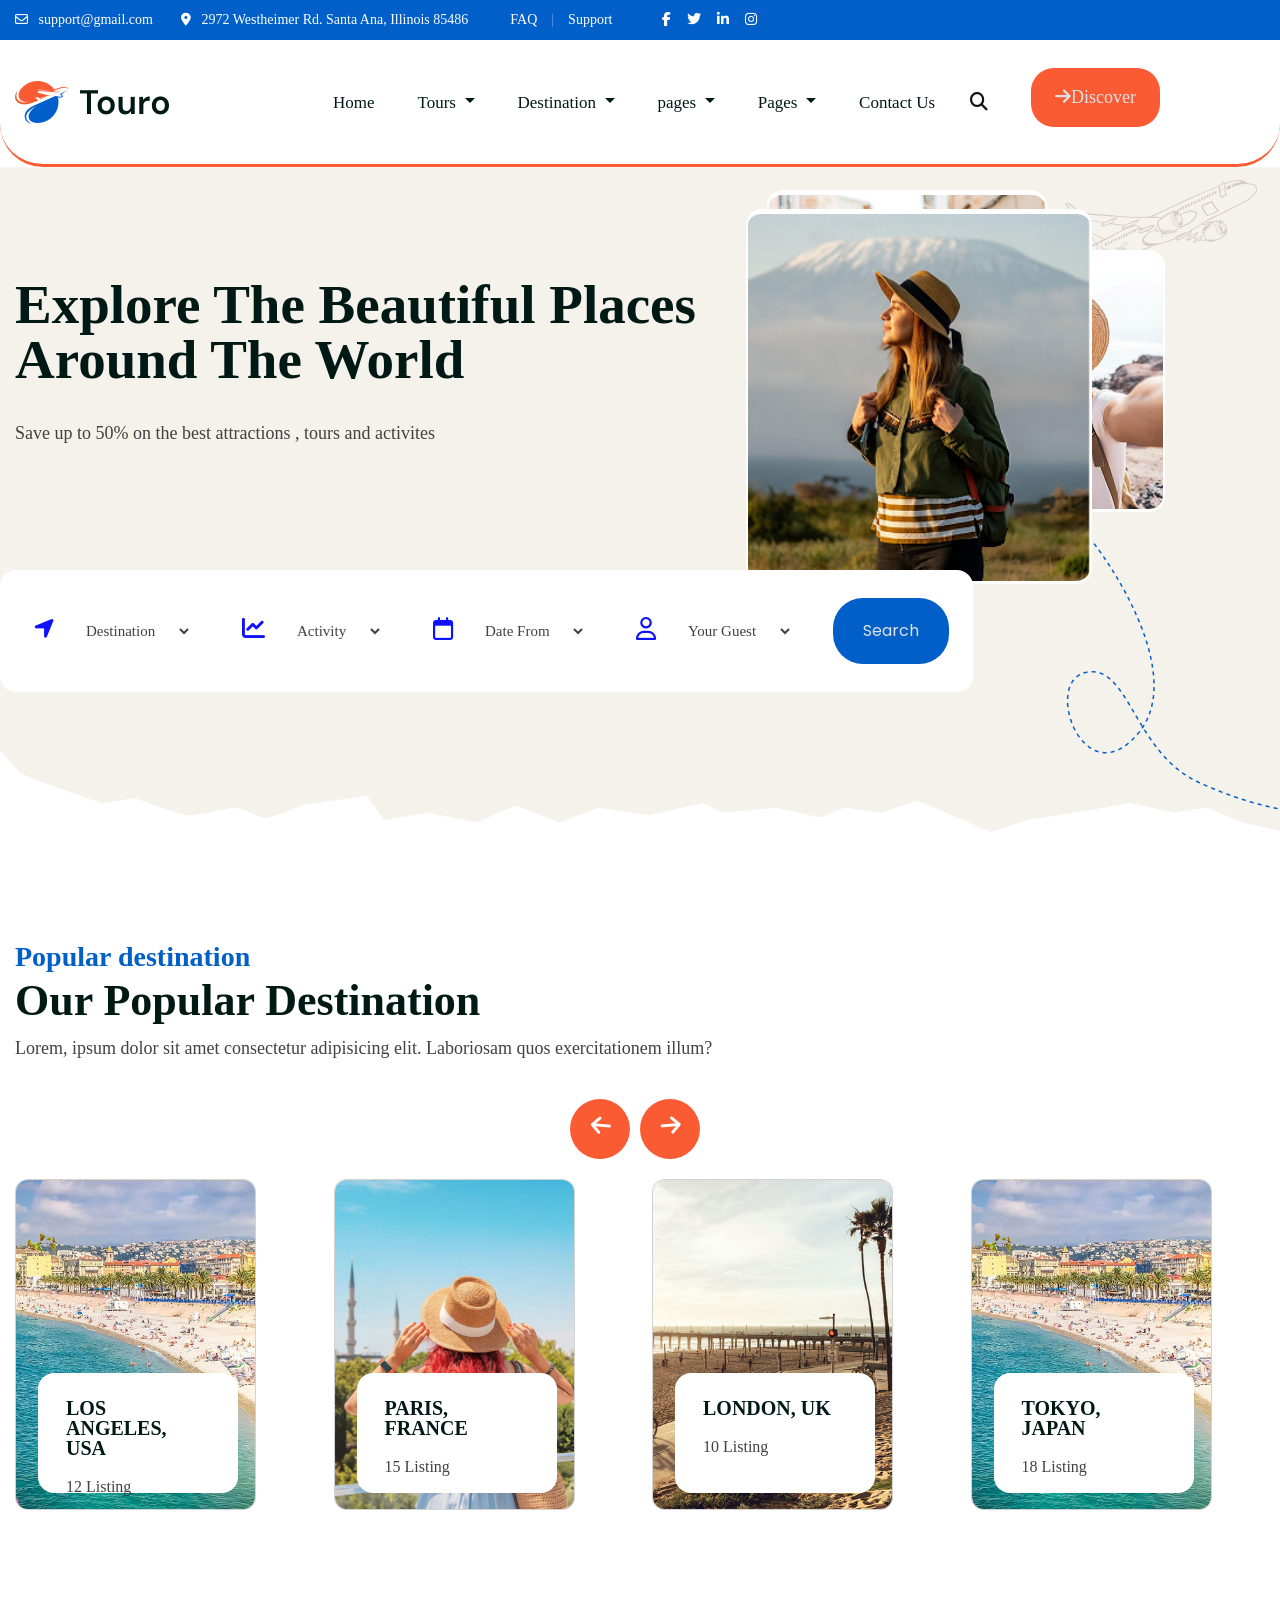
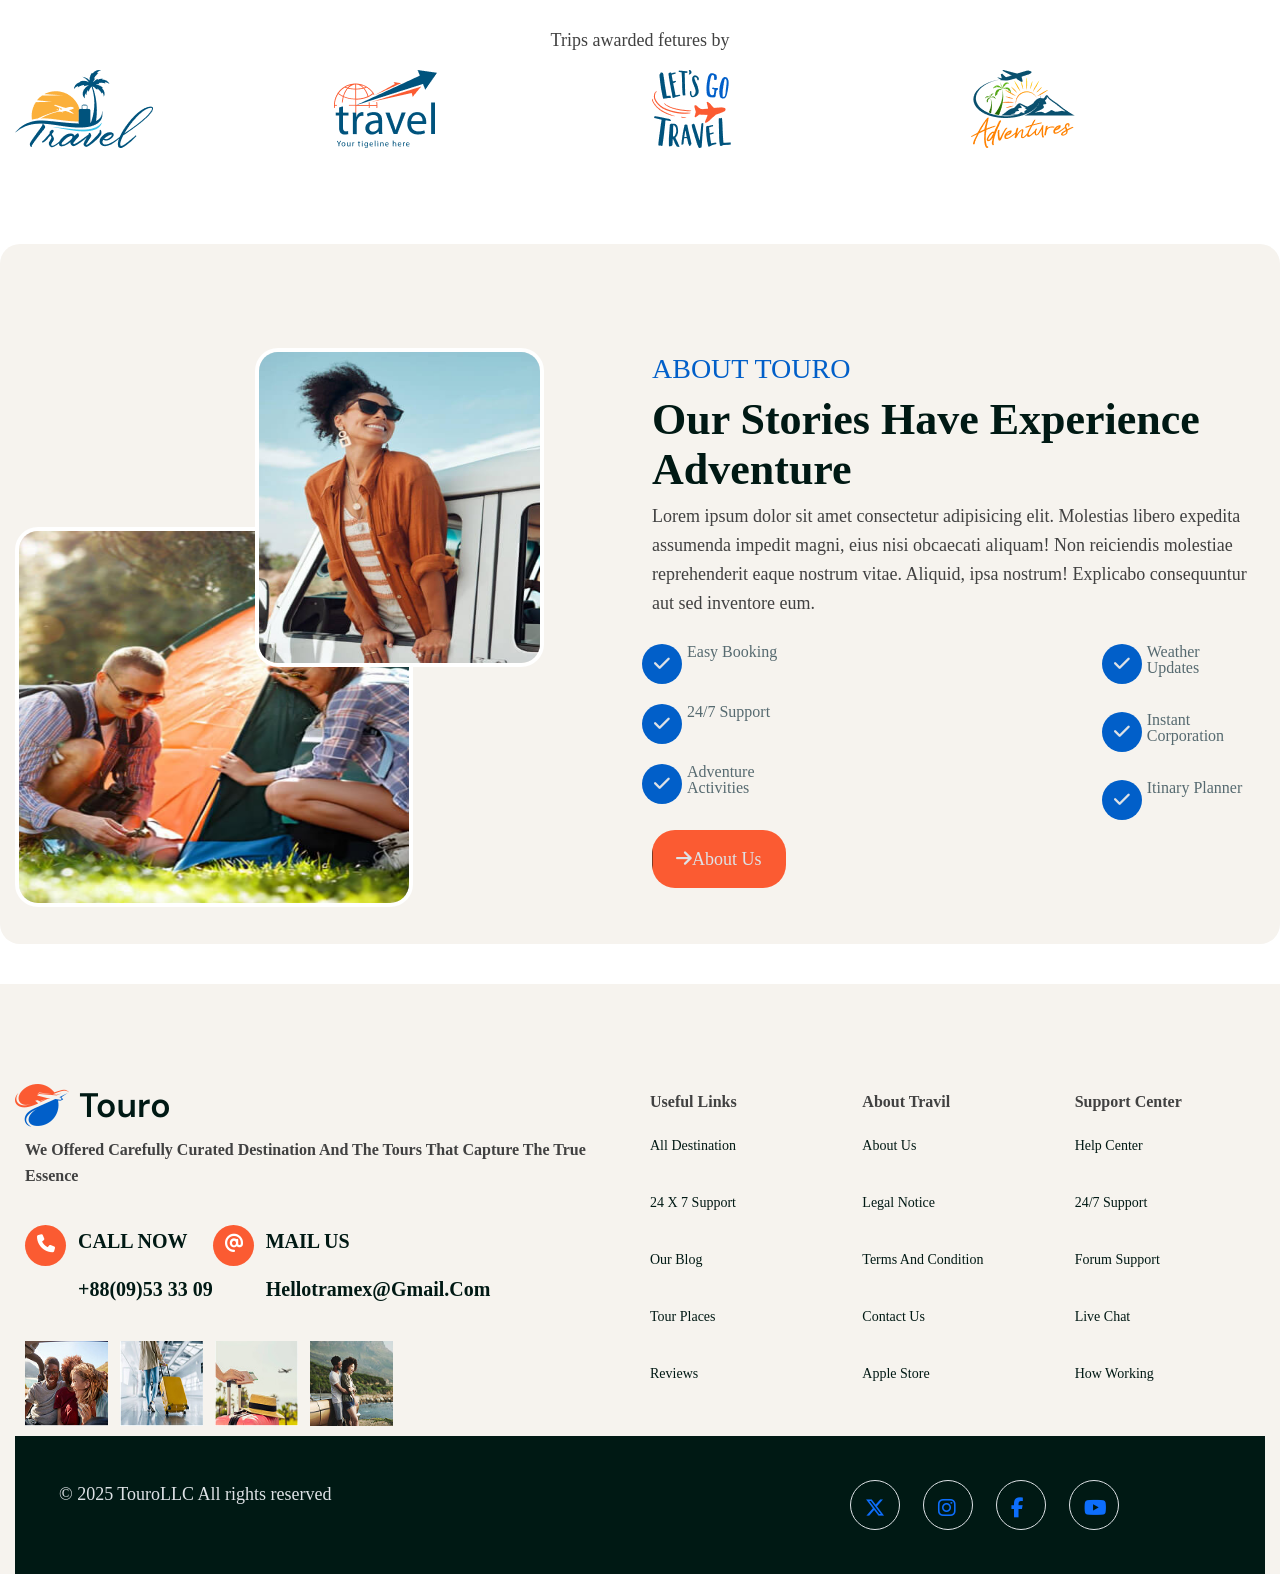
==== commit ab6a5f01: "Update print statement from 'Hello' to 'Goodbye'" ====
--- a/index.html
+++ b/index.html
@@ -32,10 +32,10 @@
                     <a href="#">Support</a>
                 </div>
                 <div class="top-bar-socials d-flex align-items-center">
-                    <a href="#"><i class="fa-brands fa-facebook-f"></i></a>
-                    <a href="#"><i class="fa-brands fa-twitter"></i></a>
-                    <a href="#"><i class="fa-brands fa-linkedin-in"></i></a>
-                    <a href="#"><i class="fa-brands fa-instagram"></i></a>
+                    <a href="https://www.facebook.com/login.php/"><i class="fa-brands fa-facebook-f"></i></a>
+                    <a href="https://x.com/"><i class="fa-brands fa-twitter"></i></a>
+                    <a href="https://www.linkedin.com/feed/"><i class="fa-brands fa-linkedin-in"></i></a>
+                    <a href="https://www.instagram.com/accounts/login/?hl=en"><i class="fa-brands fa-instagram"></i></a>
                 </div>
             </div>
         </div>
@@ -619,31 +619,31 @@
             <div class="col-lg-2 cmn-gap5">
                 <p class="footer-sub-heading" >Useful links</p> 
                 <ul class="footer-head">
-                    <li class="footer-link"><a href="" > all destination</a></li>
-                    <li class="footer-link"><a href="" >24 X 7 support</a></li>
-                    <li class="footer-link"><a href="" >our blog</a></li>
-                    <li class="footer-link"><a href="" >tour places</a></li>
-                    <li class="footer-link"><a href="">reviews</a></li>
+                    <li class="footer-link"><a href="#" > all destination</a></li>
+                    <li class="footer-link"><a href="#" >24 X 7 support</a></li>
+                    <li class="footer-link"><a href="#" >our blog</a></li>
+                    <li class="footer-link"><a href="#" >tour places</a></li>
+                    <li class="footer-link"><a href="#">reviews</a></li>
                 </ul>
             </div> 
             <div class="col-lg-2 cmn-gap5">
                 <p class="footer-sub-heading" >About Travil</p> 
                 <ul class="footer-head">
-                    <li class="footer-link"><a href="" >about us</a></li>
-                    <li class="footer-link"><a href="" >legal notice</a></li>
-                    <li class="footer-link"><a href="" >terms and condition</a></li>
-                    <li class="footer-link"><a href="" >contact us</a></li>
-                    <li class="footer-link"><a href="">apple store</a></li>
+                    <li class="footer-link"><a href="#" >about us</a></li>
+                    <li class="footer-link"><a href="#" >legal notice</a></li>
+                    <li class="footer-link"><a href="#" >terms and condition</a></li>
+                    <li class="footer-link"><a href="#" >contact us</a></li>
+                    <li class="footer-link"><a href="#">apple store</a></li>
                 </ul>
             </div> 
                <div class="col-lg-2 cmn-gap5">
                 <p class="footer-sub-heading" >Support Center</p> 
                 <ul class="footer-head">
-                    <li class="footer-link"><a href="" >Help Center</a></li>
-                    <li class="footer-link"><a href="" >24/7 Support</a></li>
-                    <li class="footer-link"><a href="" >Forum Support</a></li>
-                    <li class="footer-link"><a href="" >Live chat </a></li>
-                    <li class="footer-link"><a href="">How working</a></li>
+                    <li class="footer-link"><a href="#" >Help Center</a></li>
+                    <li class="footer-link"><a href="#" >24/7 Support</a></li>
+                    <li class="footer-link"><a href="#" >Forum Support</a></li>
+                    <li class="footer-link"><a href="#" >Live chat </a></li>
+                    <li class="footer-link"><a href="#">How working</a></li>
                 </ul>
             </div> 
         </div>
@@ -654,17 +654,27 @@
                 </div> 
                 <div class="col-lg-4">
                      <div class="footer-circle1">
-    <div class="circle1">
-      <i class="fa-brands fa-x-twitter"></i>
+    <div class="circle1"> 
+        <a href="https://x.com/">
+              <i class="fa-brands fa-x-twitter"></i>
+        </a>
+    
     </div> 
-    <div class="circle1">
-<i class="fa-brands fa-instagram" ></i>
+    <div class="circle1"> 
+        <a href="https://www.instagram.com/accounts/login/?hl=en"> <i class="fa-brands fa-instagram" ></i></a>
+
     </div> 
-    <div class="circle1">
+    <div class="circle1"> 
+        <a href="https://www.facebook.com/login.php/"> 
 <i class="fa-brands fa-facebook-f"></i>
+        </a>
+
     </div> 
-    <div class="circle1">
-      <i class="fa-brands fa-youtube"></i>
+    <div class="circle1"> 
+        <a href="https://www.youtube.com/"> 
+  <i class="fa-brands fa-youtube"></i>
+        </a>
+    
     </div>
   </div>
                 </div>
@@ -680,4 +690,4 @@
     <!-- <script src="bootstrap/js/bootstrap.min.js"></script> -->
     <script src="index.js"></script>
 </body>
-</html>+</html>
